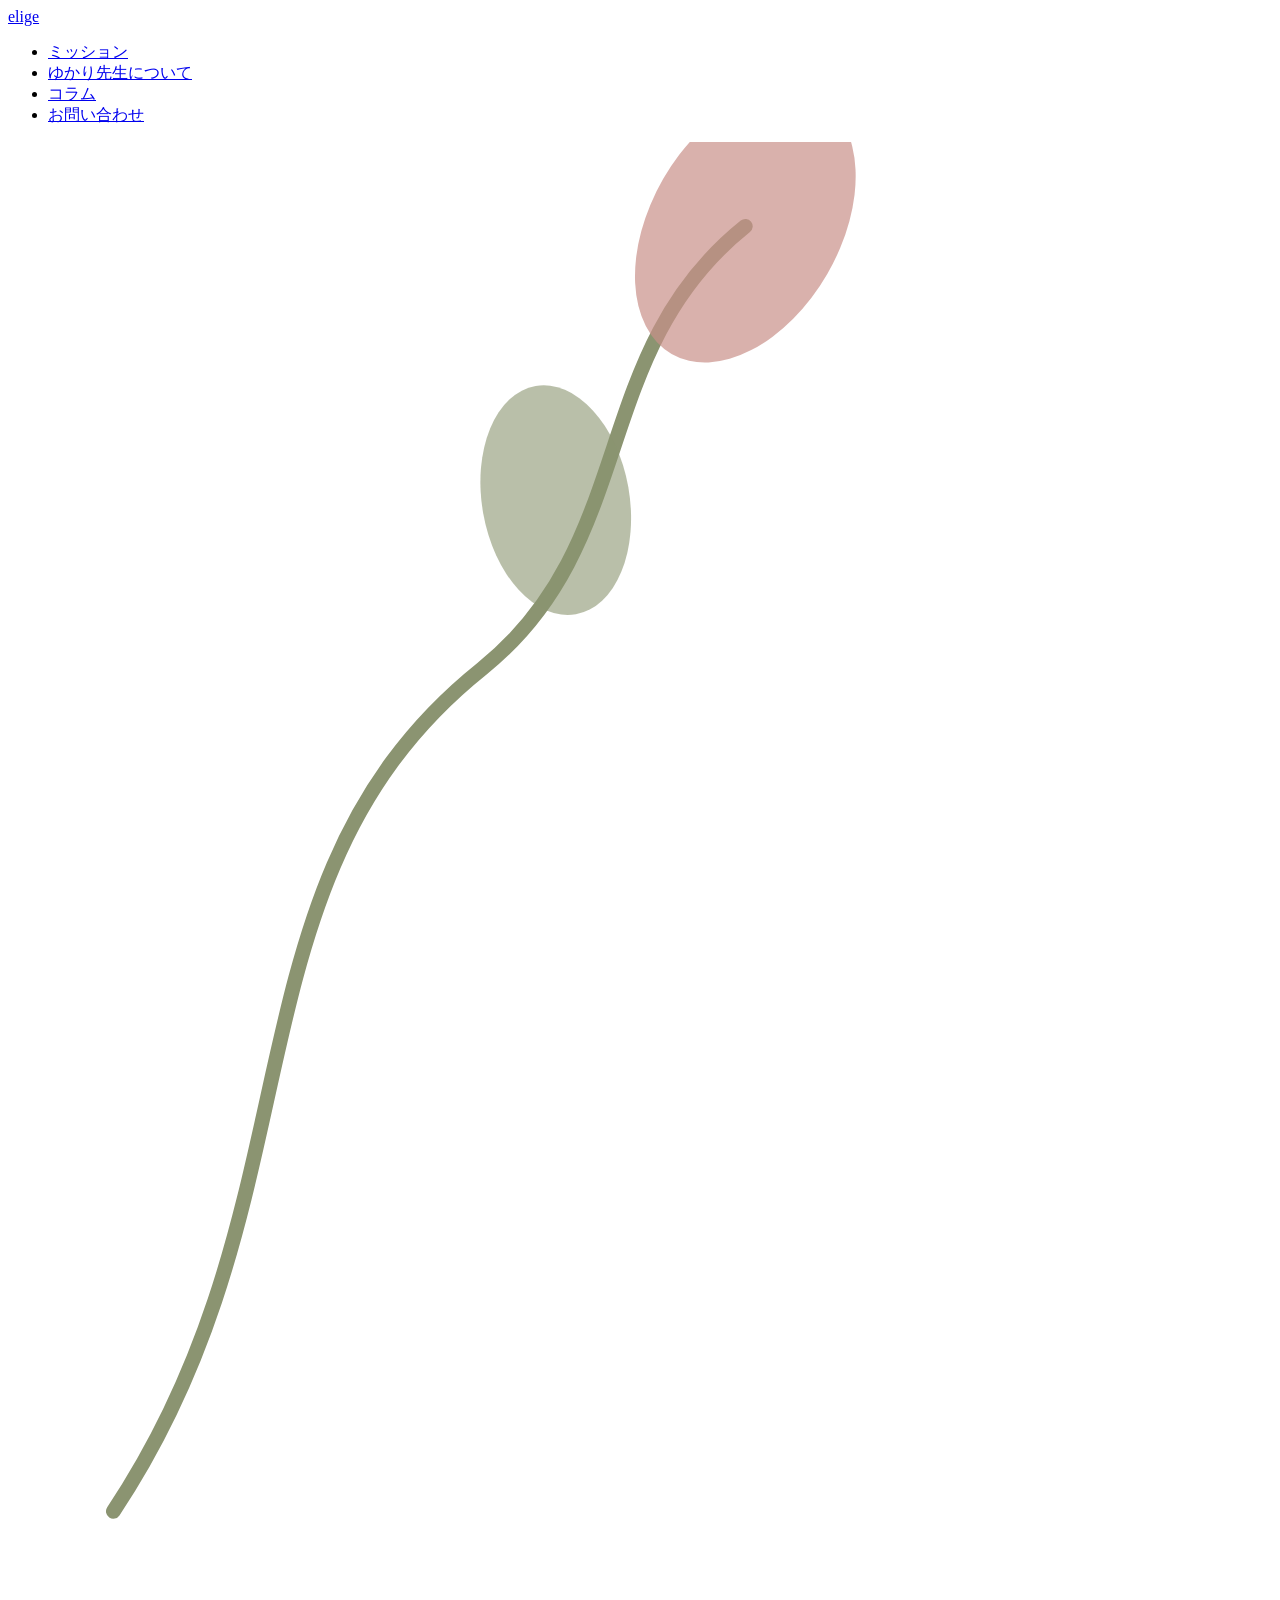
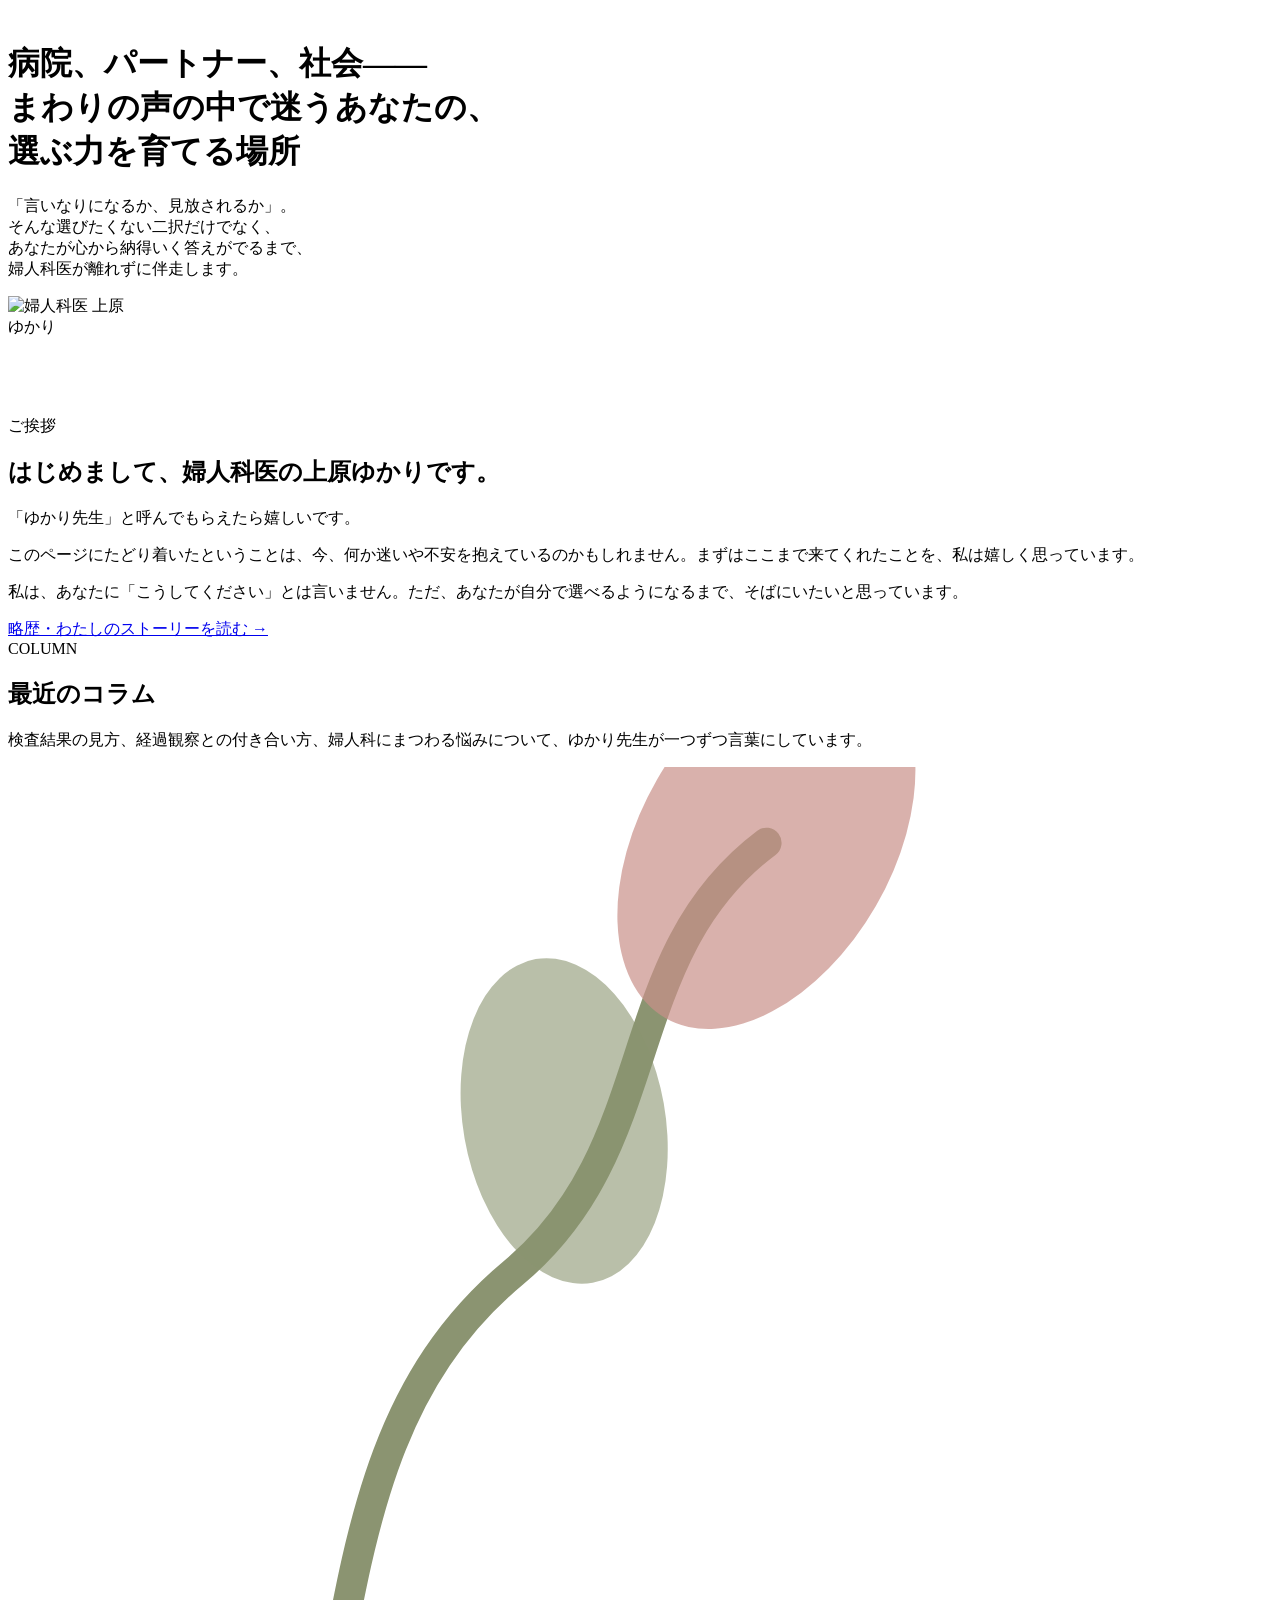
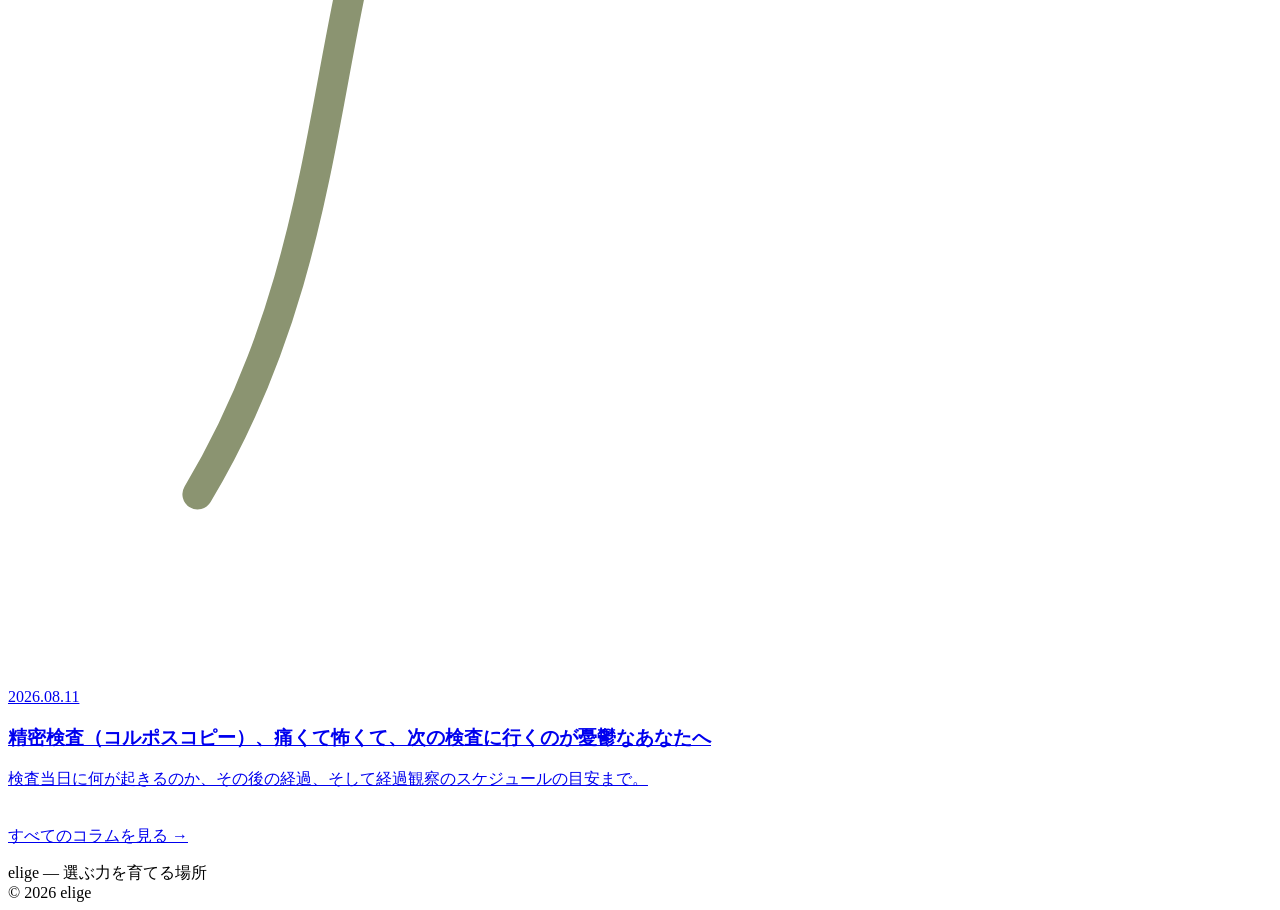
==== index.html @ 47a7da78 "Add files via upload" ====
<!DOCTYPE html>
<html lang="ja">
<head>
<meta charset="UTF-8">
<meta name="viewport" content="width=device-width, initial-scale=1.0">
<title>elige（エリジェ）| 選ぶ力を育てる場所</title>
<meta name="description" content="病院、パートナー、社会——まわりの声の中で迷う女性の、選ぶ力を育てる場所。婦人科医 上原ゆかりが運営する、伴走型のサポートプログラムです。">

<!-- LLM/検索エンジン向け構造化データ -->
<script type="application/ld+json">
{
  "@context": "https://schema.org",
  "@type": "MedicalWebPage",
  "name": "elige（エリジェ）",
  "description": "病院、パートナー、社会——まわりの声の中で迷う女性の、選ぶ力を育てる場所。",
  "author": {
    "@type": "Person",
    "name": "上原ゆかり",
    "jobTitle": "婦人科医",
    "alumniOf": "Loma Linda University School of Medicine"
  },
  "inLanguage": "ja"
}
</script>

<link rel="preconnect" href="https://fonts.googleapis.com">
<link rel="preconnect" href="https://fonts.gstatic.com" crossorigin>
<link href="https://fonts.googleapis.com/css2?family=Cormorant+Garamond:ital,wght@0,500;1,500&family=Zen+Old+Mincho:wght@400;600&family=Noto+Sans+JP:wght@400;500&display=swap" rel="stylesheet">
<link rel="stylesheet" href="style.css">
</head>
<body>

<nav class="site-nav">
  <a href="index.html" class="logo">elige</a>
  <ul>
    <li><a href="mission.html">ミッション</a></li>
    <li><a href="about.html">ゆかり先生について</a></li>
    <li><a href="columns.html">コラム</a></li>
    <li><a href="contact.html">お問い合わせ</a></li>
  </ul>
</nav>

<header class="hero">
  <svg class="tendril" viewBox="0 0 120 140" xmlns="http://www.w3.org/2000/svg">
    <path d="M10 130 C 30 100, 20 70, 45 50 C 60 38, 55 20, 70 8" stroke="#8B9471" stroke-width="1.4" fill="none" stroke-linecap="round"/>
    <ellipse cx="70" cy="8" rx="9" ry="14" fill="#C99189" opacity="0.7" transform="rotate(30 70 8)"/>
    <ellipse cx="52" cy="34" rx="7" ry="11" fill="#8B9471" opacity="0.6" transform="rotate(-10 52 34)"/>
  </svg>

  <h1>病院、パートナー、社会——<br>まわりの声の中で迷う<span class="accent">あなた</span>の、<br>選ぶ力を育てる場所</h1>
  <p class="lede">「言いなりになるか、見放されるか」。<br>そんな選びたくない二択だけでなく、<br>あなたが心から納得いく答えがでるまで、<br>婦人科医が離れずに伴走します。</p>
</header>

<section class="section">
  <div class="profile-photo" style="width:120px; height:120px;">
    <img src="assets/profile.jpg" alt="婦人科医 上原ゆかり">
  </div>
  <div class="label">ご挨拶</div>
  <h2>はじめまして、婦人科医の上原ゆかりです。</h2>
  <p>「ゆかり先生」と呼んでもらえたら嬉しいです。</p>
  <p>このページにたどり着いたということは、今、何か迷いや不安を抱えているのかもしれません。まずはここまで来てくれたことを、私は嬉しく思っています。</p>
  <p>私は、あなたに「こうしてください」とは言いません。ただ、あなたが自分で選べるようになるまで、そばにいたいと思っています。</p>
  <a href="about.html" class="btn btn-ghost">略歴・わたしのストーリーを読む →</a>
</section>

<section class="section">
  <div class="label">COLUMN</div>
  <h2>最近のコラム</h2>
  <p>検査結果の見方、経過観察との付き合い方、婦人科にまつわる悩みについて、ゆかり先生が一つずつ言葉にしています。</p>

  <div class="col-grid">
    <a href="columns/01-colposcopy.html" class="col-card">
      <div class="thumb">
        <svg viewBox="0 0 100 120" xmlns="http://www.w3.org/2000/svg">
          <path d="M15 105 C 30 80, 22 55, 40 40 C 52 30, 48 15, 60 6" stroke="#8B9471" stroke-width="2.4" fill="none" stroke-linecap="round"/>
          <ellipse cx="60" cy="6" rx="10" ry="16" fill="#C99189" opacity="0.7" transform="rotate(30 60 6)"/>
          <ellipse cx="44" cy="28" rx="8" ry="13" fill="#8B9471" opacity="0.6" transform="rotate(-10 44 28)"/>
        </svg>
      </div>
      <div class="body">
        <div class="date">2026.08.11</div>
        <h3>精密検査（コルポスコピー）、痛くて怖くて、次の検査に行くのが憂鬱なあなたへ</h3>
        <p>検査当日に何が起きるのか、その後の経過、そして経過観察のスケジュールの目安まで。</p>
      </div>
    </a>
  </div>

  <p style="margin-top:36px;"><a href="columns.html" class="btn btn-ghost">すべてのコラムを見る →</a></p>
</section>

<footer class="site-footer">
  <div class="wrap">
    <div class="tagline">elige — 選ぶ力を育てる場所</div>
    <div class="copy">© 2026 elige</div>
  </div>
</footer>

</body>
</html>
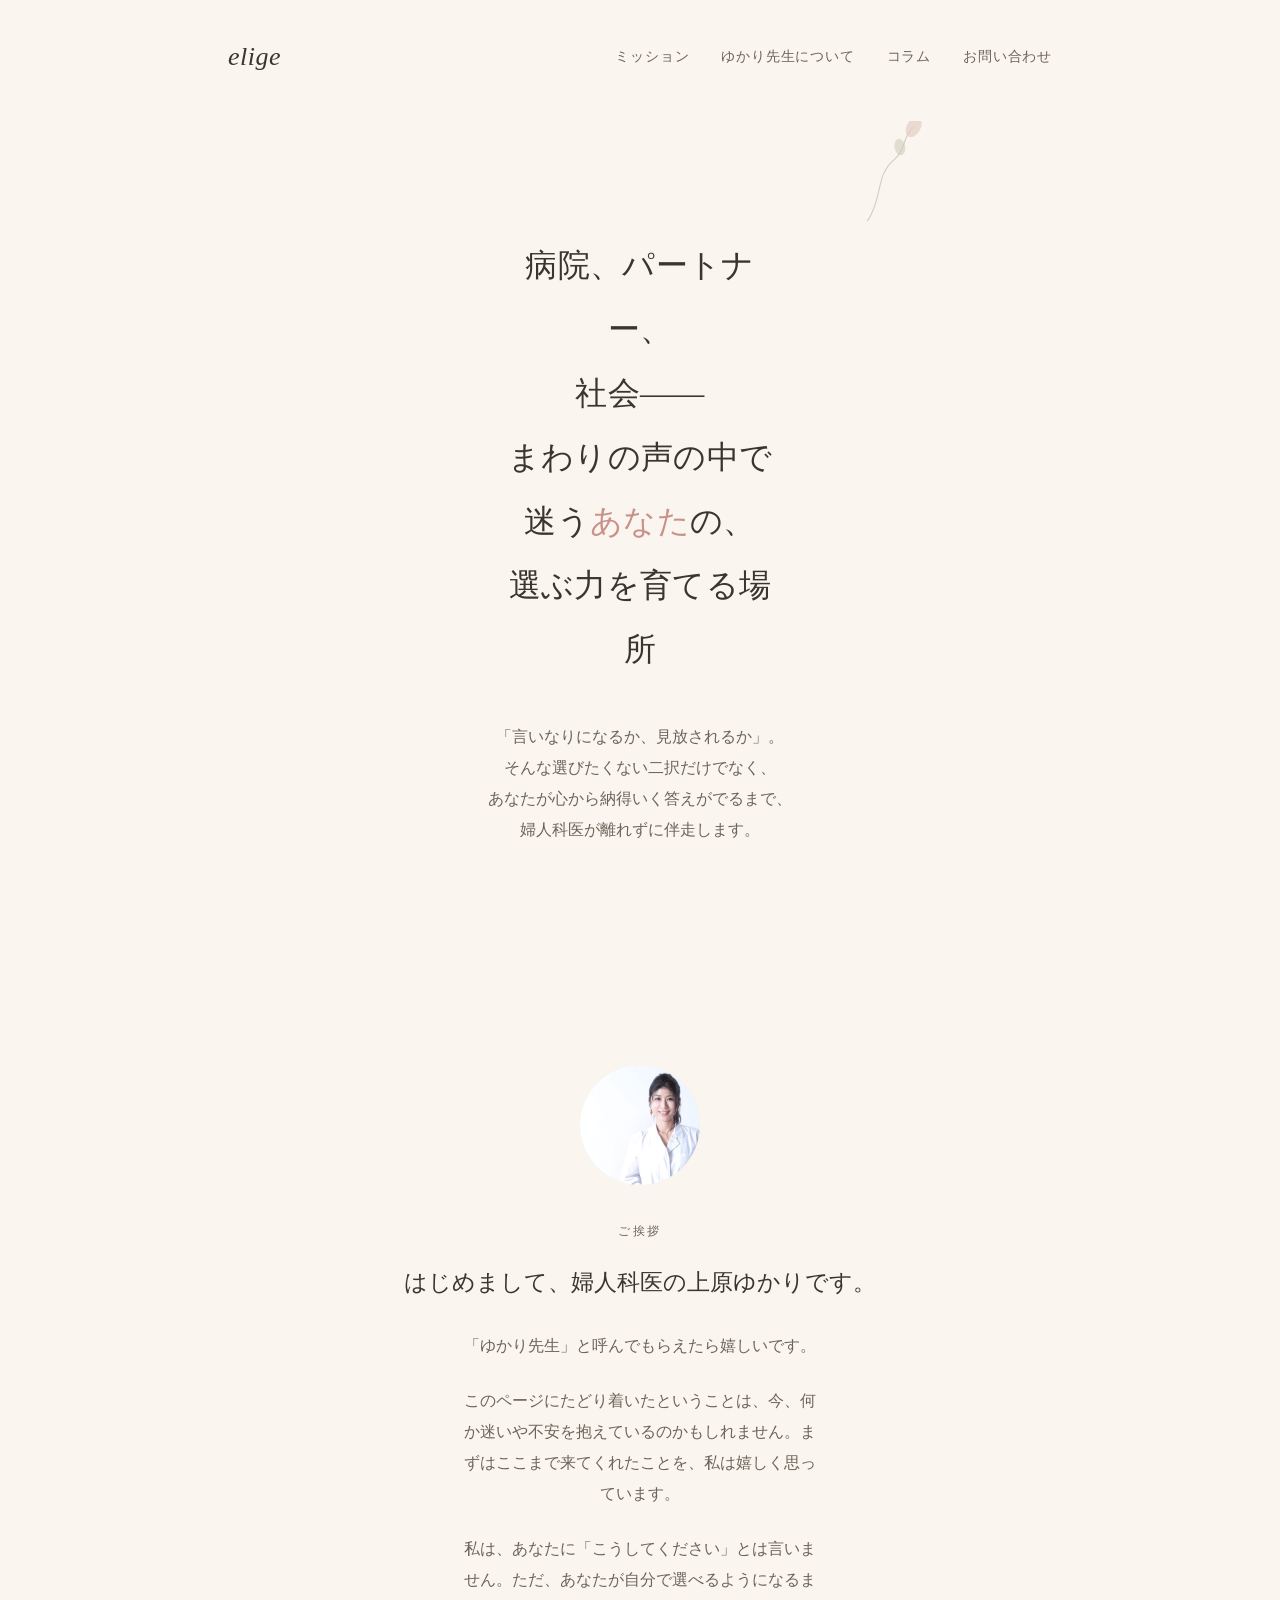
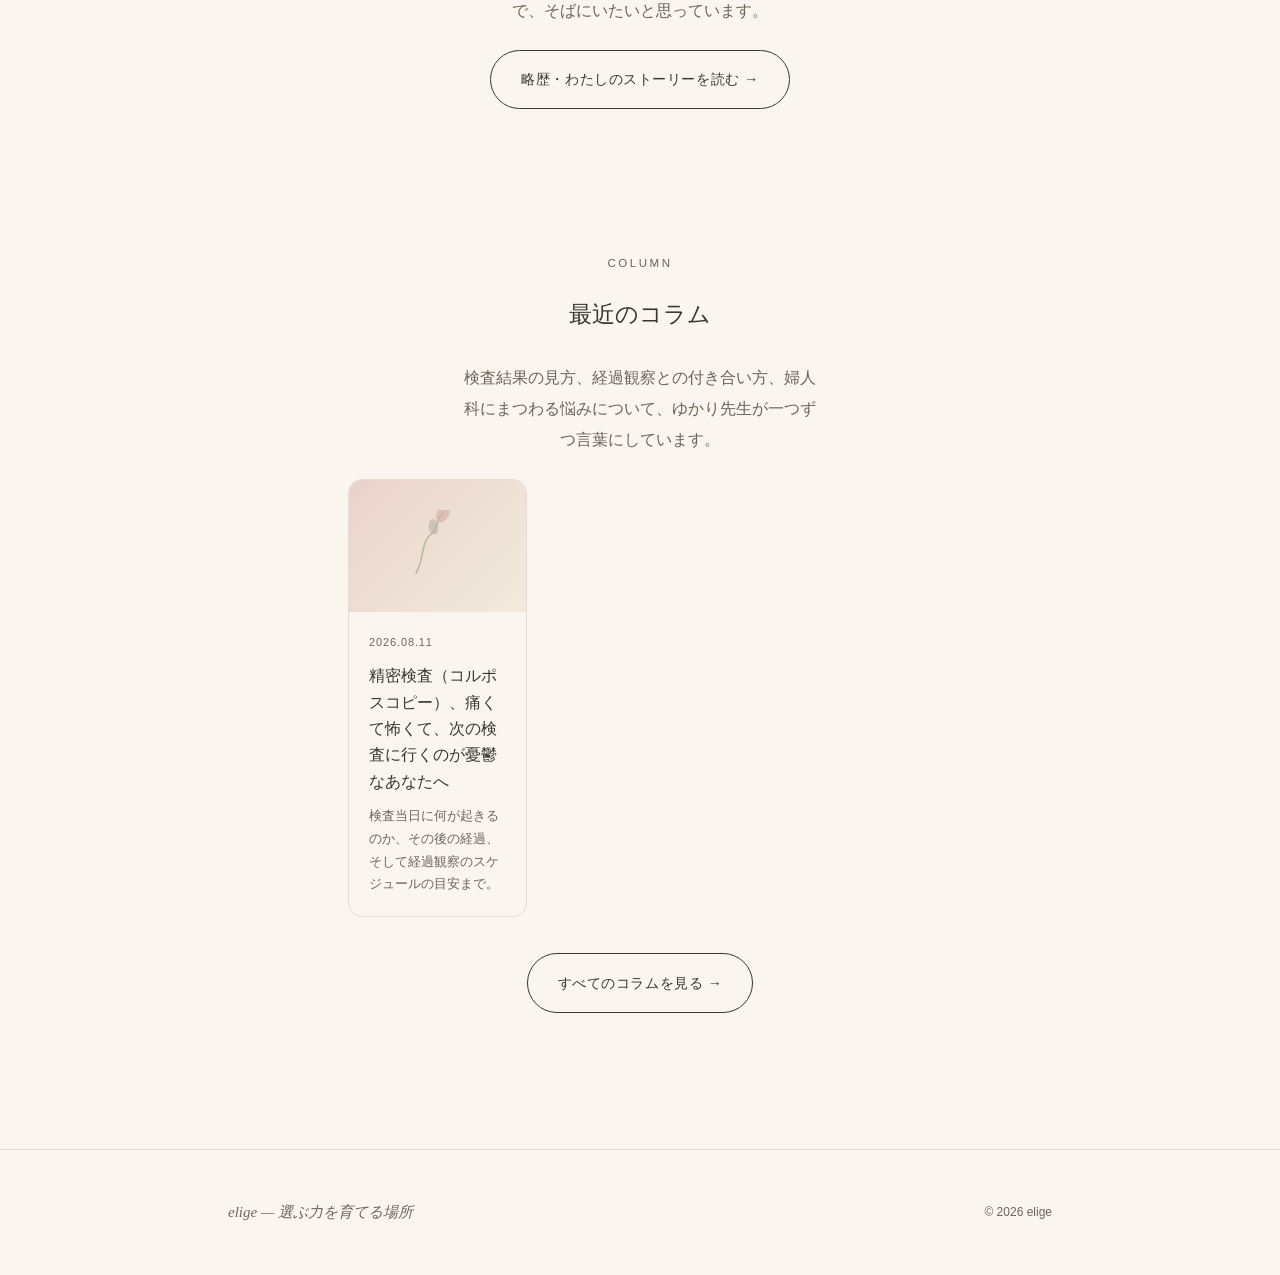
==== commit 6b2cbc70: "Add files via upload" ====
--- a/index.html
+++ b/index.html
@@ -47,13 +47,13 @@
     <ellipse cx="52" cy="34" rx="7" ry="11" fill="#8B9471" opacity="0.6" transform="rotate(-10 52 34)"/>
   </svg>
 
-  <h1>病院、パートナー、社会——<br>まわりの声の中で迷う<span class="accent">あなた</span>の、<br>選ぶ力を育てる場所</h1>
+  <h1>病院、パートナー、<br>社会——<br>まわりの声の中で迷う<span class="accent">あなた</span>の、<br>選ぶ力を育てる場所</h1>
   <p class="lede">「言いなりになるか、見放されるか」。<br>そんな選びたくない二択だけでなく、<br>あなたが心から納得いく答えがでるまで、<br>婦人科医が離れずに伴走します。</p>
 </header>
 
 <section class="section">
   <div class="profile-photo" style="width:120px; height:120px;">
-    <img src="assets/profile.jpg" alt="婦人科医 上原ゆかり">
+    <img src="profile.jpg" alt="婦人科医 上原ゆかり">
   </div>
   <div class="label">ご挨拶</div>
   <h2>はじめまして、婦人科医の上原ゆかりです。</h2>
--- a/style.css
+++ b/style.css
@@ -0,0 +1,388 @@
+/* ==========================================================================
+   elige — shared styles
+   ========================================================================== */
+
+:root {
+  --cream: #FAF6EF;
+  --cream-deep: #F2EBDD;
+  --ink: #3A362F;
+  --ink-soft: #6B6459;
+  --rose: #C99189;
+  --rose-soft: #E9D3CC;
+  --sage: #8B9471;
+  --sage-deep: #5B6647;
+  --line: #E4DCD0;
+
+  --font-display: 'Cormorant Garamond', serif;
+  --font-body: 'Zen Old Mincho', serif;
+  --font-ui: 'Noto Sans JP', sans-serif;
+
+  --max-width: 880px;
+}
+
+* { box-sizing: border-box; }
+
+html { scroll-behavior: smooth; }
+
+body {
+  margin: 0;
+  background: var(--cream);
+  color: var(--ink);
+  font-family: var(--font-body);
+  font-size: 17px;
+  line-height: 1.9;
+  -webkit-font-smoothing: antialiased;
+}
+
+a { color: inherit; }
+
+img { max-width: 100%; display: block; }
+
+.wrap {
+  max-width: var(--max-width);
+  margin: 0 auto;
+  padding: 0 28px;
+}
+
+/* ---- Nav ---- */
+
+.site-nav {
+  display: flex;
+  align-items: center;
+  justify-content: space-between;
+  padding: 32px 28px;
+  max-width: var(--max-width);
+  margin: 0 auto;
+}
+
+.site-nav .logo {
+  font-family: var(--font-display);
+  font-style: italic;
+  font-size: 26px;
+  font-weight: 500;
+  letter-spacing: 0.02em;
+  text-decoration: none;
+  color: var(--ink);
+}
+
+.site-nav ul {
+  list-style: none;
+  display: flex;
+  gap: 32px;
+  margin: 0;
+  padding: 0;
+  font-family: var(--font-ui);
+  font-size: 13.5px;
+  letter-spacing: 0.06em;
+}
+
+.site-nav a { text-decoration: none; }
+.site-nav ul a { color: var(--ink-soft); transition: color .2s ease; }
+.site-nav ul a:hover { color: var(--rose); }
+
+/* ---- Hero ---- */
+
+.hero {
+  position: relative;
+  padding: 120px 28px 100px;
+  max-width: 640px;
+  margin: 0 auto;
+  text-align: center;
+}
+
+.hero .eyebrow {
+  font-family: var(--font-ui);
+  font-size: 11.5px;
+  letter-spacing: 0.24em;
+  color: var(--ink-soft);
+  margin-bottom: 40px;
+}
+
+.hero h1 {
+  font-family: var(--font-body);
+  font-weight: 500;
+  font-size: clamp(24px, 3.6vw, 32px);
+  line-height: 2;
+  margin: 0 auto 40px;
+  max-width: 17ch;
+  letter-spacing: 0.01em;
+}
+
+.hero h1 .accent { color: var(--rose); }
+
+.hero p.lede {
+  font-size: 15.5px;
+  color: var(--ink-soft);
+  max-width: 42ch;
+  margin: 0 auto 48px;
+  line-height: 2;
+}
+
+.tendril {
+  position: absolute;
+  right: 8px;
+  top: 8px;
+  width: 92px;
+  opacity: 0.4;
+}
+
+.top-illustration {
+  display: flex;
+  justify-content: center;
+  padding: 8px 0 12px;
+}
+.top-illustration svg { width: 180px; height: auto; }
+
+/* ---- Buttons ---- */
+
+.btn {
+  display: inline-flex;
+  align-items: center;
+  gap: 10px;
+  font-family: var(--font-ui);
+  font-size: 14px;
+  letter-spacing: 0.04em;
+  text-decoration: none;
+  padding: 15px 30px;
+  border-radius: 999px;
+  transition: transform .2s ease, box-shadow .2s ease;
+}
+
+.btn-primary {
+  background: var(--rose);
+  color: var(--cream);
+}
+.btn-primary:hover { transform: translateY(-1px); box-shadow: 0 8px 20px -8px rgba(201,145,137,0.6); }
+
+.btn-ghost {
+  border: 1px solid var(--ink);
+  color: var(--ink);
+}
+.btn-ghost:hover { background: var(--ink); color: var(--cream); }
+
+/* ---- Divider ---- */
+
+.divider {
+  display: flex;
+  justify-content: center;
+  padding: 8px 0 48px;
+}
+.divider svg { width: 64px; height: 24px; opacity: 0.5; }
+
+/* ---- Quiet statement block (replaces colored strip) ---- */
+
+.statement {
+  padding: 96px 28px;
+  max-width: 620px;
+  margin: 0 auto;
+  text-align: center;
+}
+.statement .rule {
+  width: 40px;
+  height: 1px;
+  background: var(--rose);
+  margin: 0 auto 40px;
+}
+.statement .pair {
+  display: grid;
+  gap: 44px;
+}
+.statement .label {
+  font-family: var(--font-ui);
+  font-size: 11.5px;
+  letter-spacing: 0.22em;
+  color: var(--ink-soft);
+  margin-bottom: 16px;
+}
+.statement p {
+  font-family: var(--font-body);
+  font-size: 19px;
+  line-height: 1.95;
+  color: var(--ink);
+  margin: 0 auto;
+  max-width: 34ch;
+}
+
+/* ---- Section ---- */
+
+.section {
+  padding: 72px 28px;
+  max-width: 640px;
+  margin: 0 auto;
+  text-align: center;
+}
+.section .label {
+  font-family: var(--font-ui);
+  font-size: 11.5px;
+  letter-spacing: 0.22em;
+  color: var(--ink-soft);
+  margin-bottom: 20px;
+}
+.section h2 {
+  font-family: var(--font-body);
+  font-weight: 500;
+  font-size: 23px;
+  line-height: 1.7;
+  margin: 0 0 28px;
+}
+.section p {
+  color: var(--ink-soft);
+  max-width: 46ch;
+  margin: 0 auto 24px;
+  font-size: 15.5px;
+  line-height: 2;
+}
+.section.left { text-align: left; }
+.section.left p { margin-left: 0; }
+
+/* ---- Columns list ---- */
+
+.col-grid {
+  display: grid;
+  grid-template-columns: repeat(3, 1fr);
+  gap: 24px;
+  text-align: left;
+  margin-top: 8px;
+}
+.col-card {
+  display: flex;
+  flex-direction: column;
+  border: 1px solid var(--line);
+  border-radius: 14px;
+  overflow: hidden;
+  text-decoration: none;
+  color: var(--ink);
+  transition: transform .2s ease, box-shadow .2s ease;
+  background: var(--cream);
+}
+.col-card:hover { transform: translateY(-3px); box-shadow: 0 16px 30px -18px rgba(58,54,47,0.25); }
+.col-card .thumb {
+  aspect-ratio: 4 / 3;
+  background: linear-gradient(135deg, var(--rose-soft) 0%, var(--cream-deep) 100%);
+  display: flex;
+  align-items: center;
+  justify-content: center;
+}
+.col-card .thumb svg { width: 34%; opacity: 0.55; }
+.col-card .body {
+  padding: 20px;
+  display: flex;
+  flex-direction: column;
+  gap: 10px;
+  flex: 1;
+}
+.col-card .date {
+  font-family: var(--font-ui);
+  font-size: 11px;
+  letter-spacing: 0.08em;
+  color: var(--ink-soft);
+}
+.col-card h3 {
+  font-family: var(--font-body);
+  font-weight: 500;
+  font-size: 16px;
+  line-height: 1.65;
+  margin: 0;
+  transition: color .2s ease;
+}
+.col-card:hover h3 { color: var(--rose); }
+.col-card p {
+  margin: 0;
+  font-size: 13px;
+  color: var(--ink-soft);
+  line-height: 1.75;
+}
+
+@media (max-width: 720px) {
+  .col-grid { grid-template-columns: repeat(2, 1fr); gap: 16px; }
+}
+@media (max-width: 480px) {
+  .col-grid { grid-template-columns: 1fr; }
+}
+
+/* ---- Footer ---- */
+
+.site-footer {
+  border-top: 1px solid var(--line);
+  padding: 48px 28px;
+  margin-top: 40px;
+}
+.site-footer .wrap {
+  display: flex;
+  justify-content: space-between;
+  align-items: center;
+  flex-wrap: wrap;
+  gap: 16px;
+}
+.site-footer .tagline {
+  font-family: var(--font-body);
+  font-style: italic;
+  font-size: 15px;
+  color: var(--ink-soft);
+}
+.site-footer .copy {
+  font-family: var(--font-ui);
+  font-size: 12px;
+  color: var(--ink-soft);
+}
+
+/* ---- Profile photo ---- */
+
+.profile-photo {
+  width: 200px;
+  height: 200px;
+  border-radius: 50%;
+  overflow: hidden;
+  margin: 0 auto 36px;
+  background: var(--cream-deep);
+}
+.profile-photo img {
+  width: 100%;
+  height: 100%;
+  object-fit: cover;
+  object-position: top center;
+  transform: scale(1.8);
+  transform-origin: 50% 8%;
+}
+a:focus-visible, button:focus-visible {
+  outline: 2px solid var(--rose);
+  outline-offset: 3px;
+}
+
+@media (prefers-reduced-motion: reduce) {
+  * { transition: none !important; scroll-behavior: auto !important; }
+}
+
+/* ---- Mobile responsive ---- */
+
+@media (max-width: 600px) {
+  .site-nav {
+    flex-wrap: wrap;
+    gap: 16px 20px;
+    padding: 24px 20px;
+  }
+  .site-nav .logo img { height: 26px !important; }
+  .site-nav ul {
+    gap: 18px;
+    font-size: 12.5px;
+  }
+
+  .hero { padding: 72px 20px 64px; }
+  .hero .lede br { display: none; }
+
+  .section { padding: 56px 20px; }
+
+  .statement { padding: 64px 20px; }
+  .statement .pair { gap: 32px; }
+
+  .site-footer .wrap { flex-direction: column; align-items: flex-start; }
+
+  .profile-photo { width: 150px !important; height: 150px !important; }
+
+  .tendril { width: 64px; opacity: 0.3; }
+}
+
+@media (max-width: 380px) {
+  .site-nav ul { gap: 12px; font-size: 11.5px; }
+  .hero h1 { font-size: 22px; }
+}
